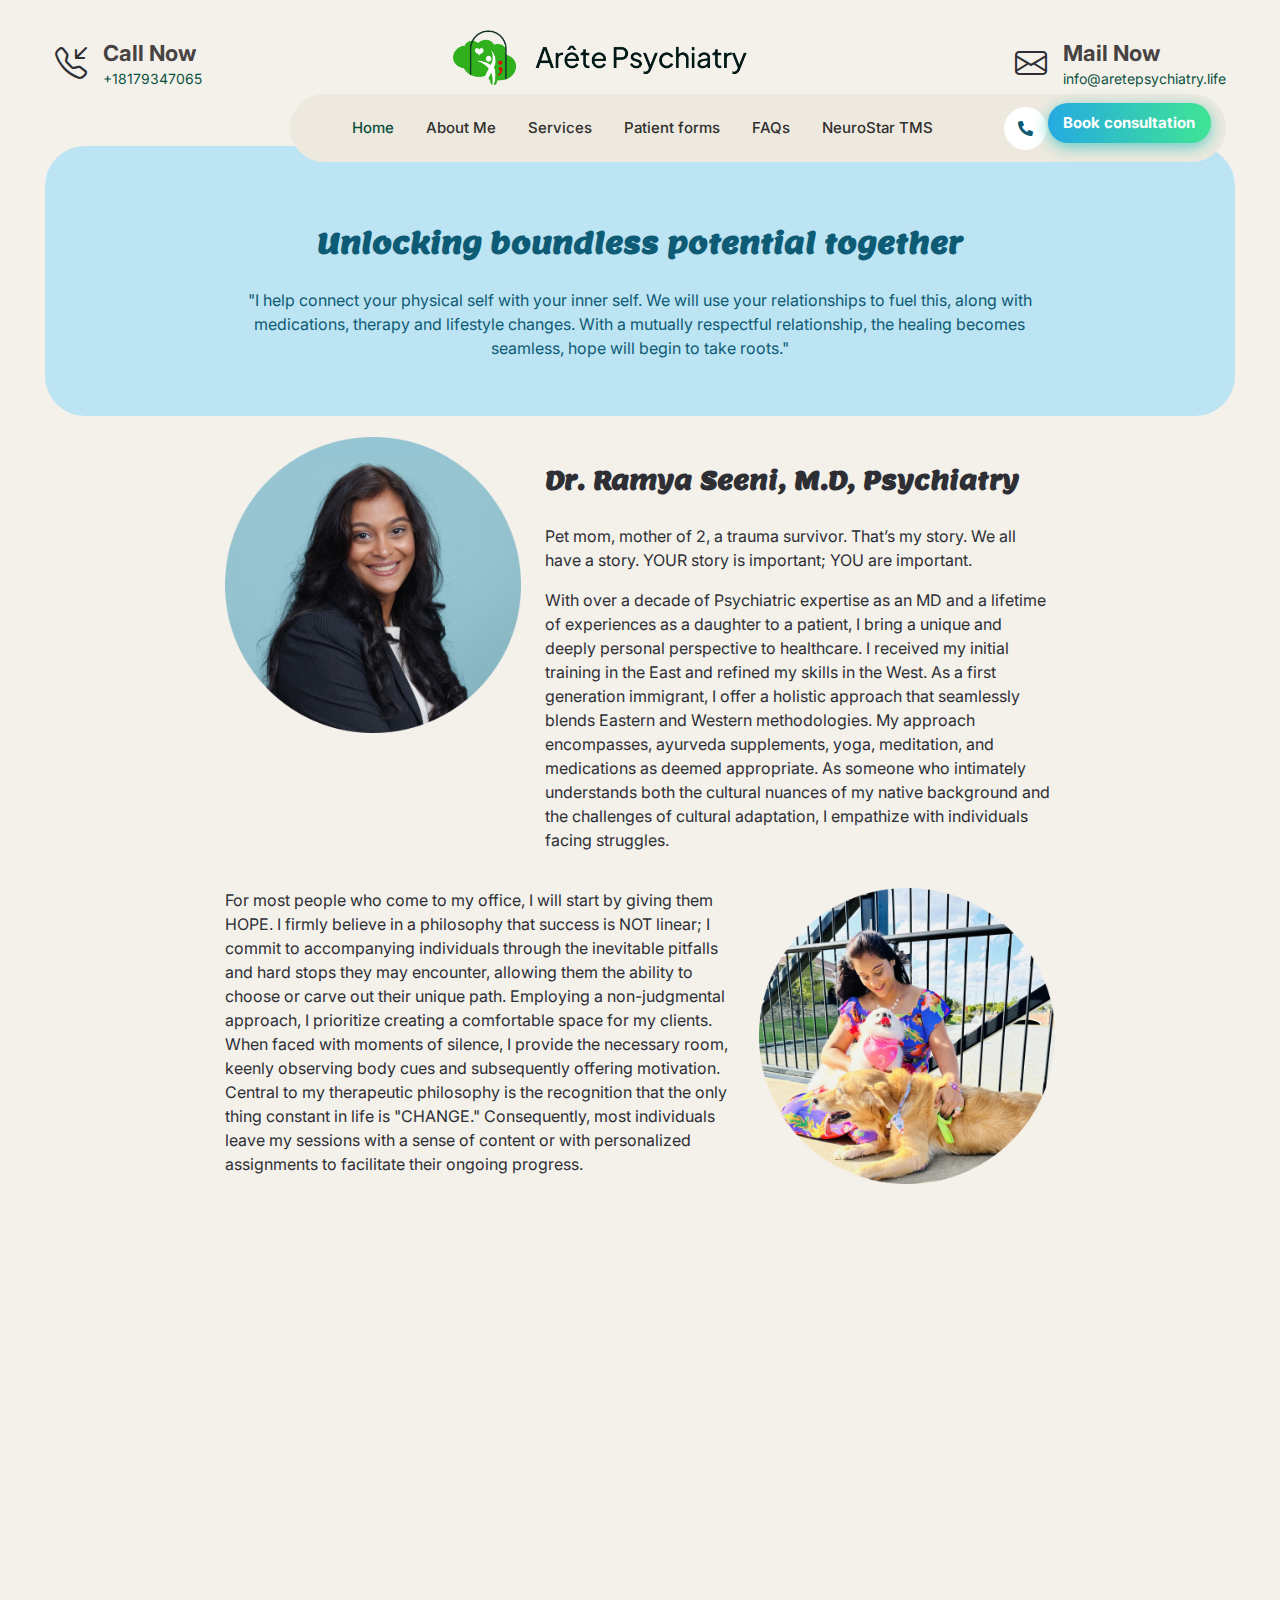
==== about.html @ 7310a907 "Update about.html" ====
<!DOCTYPE html>
<html lang="en">

<head>
    <meta charset="utf-8">
    <title>Arête Psychiatry</title>
    <link href="https://fonts.googleapis.com/css2?family=Inter:wght@400;700&display=swap" rel="stylesheet">
    <meta content="width=device-width, initial-scale=1.0" name="viewport">
    <meta content="" name="keywords">
    <meta content="" name="description">
    <meta name="description" content="At Arête, I believe that every person’s journey is unique. I offer psychiatric evaluations, De-addiction, Medication management, Psychotherapy, TMS, EMDR for adolescents, adults and family.">
       <link herf="https://aretepsychiatry.life/about.html/“ rel = "canonical” />
    <!-- Favicon -->
    <link href="img/favicon.ico" rel="icon">

    <!-- Google Web Fonts -->
    <link rel="preconnect" href="https://fonts.googleapis.com">
    <link rel="preconnect" href="https://fonts.gstatic.com" crossorigin>

    <!-- Icon Font Stylesheet -->
    <link href="https://cdnjs.cloudflare.com/ajax/libs/font-awesome/5.10.0/css/all.min.css" rel="stylesheet">
    <link rel="stylesheet" href="https://cdn.jsdelivr.net/npm/bootstrap-icons@1.10.4/font/bootstrap-icons.css">

    <!-- Libraries Stylesheet -->
    <link href="lib/animate/animate.min.css" rel="stylesheet">
    <link href="lib/owlcarousel/assets/owl.carousel.min.css" rel="stylesheet">

    <!-- Customized Bootstrap Stylesheet -->
    <link href="css/bootstrap.min.css" rel="stylesheet">

    <!-- Template Stylesheet -->
    <link href="css/style.css" rel="stylesheet">

    <link rel="preconnect" href="https://fonts.googleapis.com">
    <link rel="preconnect" href="https://fonts.gstatic.com" crossorigin>
    <link href="https://fonts.googleapis.com/css2?family=Lemon&family=Prosto+One&display=swap" rel="stylesheet">
<!-- Google tag (gtag.js) -->
<script async src="https://www.googletagmanager.com/gtag/js?id=G-SKR7056S4D"></script>
<script>
  window.dataLayer = window.dataLayer || [];
  function gtag(){dataLayer.push(arguments);}
  gtag('js', new Date());

  gtag('config', 'G-SKR7056S4D');
</script>

    <!-- Facebook Pixel Code -->
<script>
  !function(f,b,e,v,n,t,s)
  {if(f.fbq)return;n=f.fbq=function(){n.callMethod?
  n.callMethod.apply(n,arguments):n.queue.push(arguments)};
  if(!f._fbq)f._fbq=n;n.push=n;n.loaded=!0;n.version='2.0';
  n.queue=[];t=b.createElement(e);t.async=!0;
  t.src=v;s=b.getElementsByTagName(e)[0];
  s.parentNode.insertBefore(t,s)}(window, document,'script',
  'https://connect.facebook.net/en_US/fbevents.js');
  fbq('init', '{381406338148616}');
  fbq('track', 'PageView');
</script>
<noscript>
  <img height="1" width="1" style="display:none" 
       src="https://www.facebook.com/tr?id={your-pixel-id-goes-here}&ev=PageView&noscript=1"/>
</noscript>
<!-- End Facebook Pixel Code -->
</head>

<body>
    <!-- Spinner Start -->
    <div id="spinner"
        class="show bg-white position-fixed translate-middle w-100 vh-100 top-50 start-50 d-flex align-items-center justify-content-center">
        <div class="spinner-border text-primary" role="status" style="width: 3rem; height: 3rem;"></div>
    </div>
    <!-- Spinner End -->

    </div>
    <!-- Brand End -->
    
  <div class="container-fluid bg-primary pt-4 pb-4 d-none d-lg-flex">
    <div class="container pb-2">
        <div class="d-flex align-items-center justify-content-between">
            <div class="d-flex mt-3">
                <i class="bi bi-telephone-inbound fs-2"></i>
                <div class="ms-3">
                    <h6 class="text-dark mb-0">Call Now</h6>
                    <!-- Make phone number clickable -->
                    <a href="tel:+18179347065" class="btn-nkd">
                        <span>+18179347065</span>
                    </a>
                </div>
            </div>
            <a href="index.html" class="navbar-brand">
                <img src="img/logo-nav.png" alt="" width="100%" height="56px">
            </a>                
            <div class="d-flex mt-3">
                <i class="bi bi-envelope fs-2"></i>
                <div class="ms-3">
                    <h6 class="text-dark mb-0">Mail Now</h6>
                    <!-- Make email address clickable -->
                    <a href="mailto:info@aretepsychiatry.life" class="btn-nkd">
                        <span>info@aretepsychiatry.life</span>
                    </a>
                </div>
            </div>
        </div>
    </div>
</div>
    <!-- Navbar Start -->
    <div class="container-fluid sticky-top">
        <div class="container">
            <nav class="navbar navbar-expand-lg navbar-light bg-nav py-lg-0 px-lg-3" style="text-align: left;">
                <a href="index.html" class="navbar-brand"><img src="img/logo-nav.png" alt="" width="100%" height="56px" id="logo-image"></a>   
                <div type="button" class="navbar-toggler me-0" data-bs-toggle="collapse" data-bs-target="#navbarCollapse">
                    <span class="navbar-toggler-icon"></span>
                 </div>
                
                <div class="collapse navbar-collapse" id="navbarCollapse">
                    <div class="navbar-nav ms-auto">
                        <a href="index.html" class="nav-item nav-link active">Home</a>
                        <a href="about.html" class="nav-item nav-link">About Me</a>
                        <a href="service.html" class="nav-item nav-link">Services</a>
                        <a href="patient.html" class="nav-item nav-link">Patient forms</a>
                        <a href="faqs.html" class="nav-item nav-link">FAQs</a>
                        <a href="tms.html" class="nav-item nav-link">NeuroStar TMS</a>
                    </div>
                    <div class="ms-auto d-none d-lg-flex">
                        <a class="btn btn-sm-square btn-secondary ms-2" href="tel:817.934.7065"><i class="fas fa-phone-alt"></i></a>                    </div>
 <div class="buttons"><button class="btn-hover color-1"><a href="https://intakeq.com/new/4sfupn" target="_blank">Book consultation</a></button></div><div class="clear"></div>

</div>
            </nav>
        </div>
    </div>
    <!-- Navbar End -->

    <div class="btn-container" style="position: fixed; bottom: 10px; left: 50%; transform: translateX(-50%); z-index: 999; width: 93%; display: flex; justify-content: space-around;">
        <a href="tel:+18179347065" class="btn-floating-bottom"><strong>Call Now</strong></a>
        <a href="https://intakeq.com/new/4sfupn" class="btn-floating-bottom"><strong>Book consultation</strong></a>
  </div>

     <!-- Page Header Start -->
     <div class="container-fluid page-header2 py-2 mb-5 wow fadeIn" data-wow-delay="0.1s">
        <div class="container text-center py-4 mt-5">
            <div class="me-auto wow fadeInUp justify-content" style="justify-content: center;" data-wow-delay="0.1s">
                <h3 class="mb-4" style="font-family: lemon;">Unlocking boundless potential together</h3>
                <div style="display: flex; justify-content: center;"><p class="mb-4" style="width: 70%;">"I help connect your physical self with your inner self. We will use your relationships to fuel this, along with medications, therapy and lifestyle changes. With a mutually respectful relationship, the healing becomes seamless, hope will begin to take roots."</p></div>
            </div>
        </div>
    </div>
    <!-- Page Header End -->
    




    <div class="container-fluid">
                <!-- Row 1 -->
                <div class="row mb-5 justify-content-center wow fadeIn" data-wow-delay="0.3s">
                    <div class="col-md-3 mb-3 order-1">
                        <img class="img-fluid" src="img/about_me/1.png" alt="Ramya">
                    </div>
                    <div class="col-md-5 order-2">
                        <h3 class="mb-4" style="font-family: lemon; font-size:25px;">Dr. Ramya Seeni, M.D, Psychiatry</h3>
                        <p>Pet mom, mother of 2, a trauma survivor. That’s my story. We all have a story. YOUR story is important; YOU are important. </p>
                        <p>With over a decade of Psychiatric expertise as an MD and a lifetime of experiences as a daughter to a patient, I bring a unique and deeply personal perspective to healthcare. I received my initial training in the East and refined my skills in the West. As a first generation immigrant, I offer a holistic approach that seamlessly blends Eastern and Western methodologies. My approach encompasses, ayurveda supplements, yoga, meditation, and medications as deemed appropriate. As someone who intimately understands both the cultural nuances of my native background and the challenges of cultural adaptation, I empathize with individuals facing struggles.</p>                    </div>
                </div>
        
                <!-- Row 2 -->
                <div class="row mb-5 justify-content-center wow fadeIn" data-wow-delay="0.3s">
                    <div class="col-md-5 order-md-1 order-2">
                        <p>For most people who come to my office, I will start by giving them HOPE. I firmly believe in a philosophy that success is NOT linear; I commit to accompanying individuals through the inevitable pitfalls and hard stops they may encounter, allowing them the ability to choose or carve out their unique path. Employing a non-judgmental approach, I prioritize creating a comfortable space for my clients. When faced with moments of silence, I provide the necessary room, keenly observing body cues and subsequently offering motivation. Central to my therapeutic philosophy is the recognition that the only thing constant in life is "CHANGE." Consequently, most individuals leave my sessions with a sense of content or with personalized assignments to facilitate their ongoing progress.</p>
                    </div>
                    <div class="col-md-3 mb-3 order-md-2 order-1">
                        <img class="img-fluid" src="img/about_me/2.png" alt="Ramya">
                    </div>
                </div>

                <!-- Row 3 -->
                <div class="row mb-5 justify-content-center wow fadeIn" data-wow-delay="0.3s">
                    <div class="col-md-3 mb-3 mb-md-0">
                        <img class="img-fluid" src="img/about_me/3.png" alt="Ramya">
                    </div>
                    <div class="col-md-5 mb-5">
                        <p>I am well aware of the stigma some associate with mental health issues, often dismissing them with remarks like, "You have food, you have clothing, and you have shelter, it's a shame you are still depressed." Recognizing the spectrum of attitudes towards mental health medications, from aversion to reliance, I strive to find a harmonious balance. My goal is to provide comprehensive care that encompasses bio-psycho-social-nutritional aspects, ensuring your well-being on a profound level — MIND, BODY, and SOUL.</p>
                </div>

                <!-- Row 4 -->
                <div class="row mb-5 justify-content-center wow fadeIn" data-wow-delay="0.3s">
                    <div class="col-md-5 order-md-1 order-2">
                        <p>As an Assistant Professor, Department of Psychiatry, at a county hospital, I have gained valuable experience in treating adolescents. And my role at the female prison has positioned me uniquely, allowing me to address addiction issues and conduct forensic evaluations. This nuanced exposure has provided me with a profound understanding of the complexities of addiction and helped me grow in the field of addiction and showed me this is my niché.</p>
                    </div>
                    <div class="col-md-3 mb-3 order-md-2 order-1">
                        <img class="img-fluid" src="img/about_me/4.png" alt="Ramya">
                    </div>
                </div>

                <!-- Row 5 -->
                <div class="row mb-5 justify-content-center wow fadeIn" data-wow-delay="0.3s">
                    <div class="col-md-3 mb-3 mb-md-0">
                        <img class="img-fluid" src="img/about_me/5.png" alt="Ramya">
                    </div>
                    <div class="col-md-5">
                        <p>I help adults and adolescents struggling with anxiety, depression, bipolar disorder, trauma and addiction regain stability and control over their lives, establish HEALTHIER relationships, and UNLOCK THEIR BOUNDLESS POTENTIAL. As a first generation immigrant myself, I have a passion for working with immigrants who feel unheard and ashamed in their mental health journey. I also specialize in working with individuals who are struggling to navigate relationships due to the severity of their illness, be it schizophrenia or borderline personality disorder.”</p>                   
                    </div>
                </div>

                <!-- Row 6 -->
                <div class="row mb-5 justify-content-center wow fadeIn" data-wow-delay="0.3s">
                    <div class="col-md-5 order-md-1 order-2">
                        <p>When I am not working or volunteering, I am chewing my kids' ears off. I love to scribble, day dream and laze. I have learnt from experience - the happiest place on earth is WITHIN you". I love to watch waves hitting shore and the rocks and calmly receding away... I love to travel to places that elevate nature...</p>
                    </div>
                    <div class="col-md-3 order-md-2 order-1 mb-3">
                        <img class="img-fluid" src="img/about_me/6.png" alt="Ramya">
                    </div>
                </div>

 </div>


       

            <!-- Awards Start -->
            
            <div class="container-fluid">

                <div class="col-lg-7 col-md-12 col-sm-10 mx-auto wow fadeIn" data-wow-delay="0.3s">
                    <h3 class="mb-1">Awards</h3>
                </div>
                
                <div class="col-lg-8 col-md-12 col-sm-5 mx-auto wow fadeIn awards-images justify-content-left " data-wow-delay="0.5s" style="padding-left: 3rem !important;">

                    <div class="col-lg-2 col-md-3" data-wow-delay="0.1s" >
                        <div class="awards-images">
                            <img class="img-fluid w-100 mb-2" src="img/award/7.svg" alt="">
                        </div>
                    </div>
                    <div class="col-lg-2 col-md-3" data-wow-delay="0.1s">
                        <div class="awards-images">
                                <img class="img-fluid w-100 mb-2" src="img/award/6.svg" alt="">
                        </div>
                    </div>
                    <div class="col-lg-2 col-md-3" data-wow-delay="0.1s">
                        <div class="awards-images">
                            <img class="img-fluid w-100 mb-2" src="img/award/1.svg" alt="">
                        </div>
                    </div>
                    <div class="col-lg-2 col-md-3" data-wow-delay="0.1s">
                        <div class="awards-images">
                            <img class="img-fluid w-100 mb-2" src="img/award/2.svg" alt="">
                        </div>
                    </div>
                    <div class="col-lg-2 col-md-3" data-wow-delay="0.1s">
                        <div class="awards-images">
                            <img class="img-fluid w-100 mb-2" src="img/award/3.svg" alt="">
                        </div>
                    </div>
                    <div class="col-lg-2 col-md-3" data-wow-delay="0.1s">
                        <div class="awards-images">
                            <img class="img-fluid w-100 mb-2" src="img/award/4.svg" alt="">
                        </div>
                    </div>
                    <div class="col-lg-2 col-md-3" data-wow-delay="0.1s">
                        <div class="awards-images">
                            <img class="img-fluid w-100 mb-2" src="img/award/5.svg" alt="">
                        </div>
                    </div>
                </div>
            </div>
            <!-- Awards end -->





    
    <!-- Areas covered section Start -->
    <div class="container-fluid py-5">
        <div class="col-lg-8 col-md-12 col-sm-10 mx-auto wow fadeIn awards-images pt-4">
            <div class="row bg-sec p-4" style="border-radius: 24px; padding-top: -20px;">
                <div class="col-sm-6 wow fadeIn" data-wow-delay="0.5s">
                    <h3 class="mb-3">Education and Training</h3>
                    <p class="mb-3"><b>Mount Sinai Beth Israel Medical Center</b>,<br> New York. </p>
                    <p class="mb-3"><b>Louisiana State University Health Sciences Center</b>,<br> Shreveport, Louisiana. </p>
                    <p class="mb-3"><b>ECT fellowship (electroconvulsive therapy) Emory School of Medicine</b>,<br> Georgia. </p>
                    <p class="mb-3"><b>Gandhi Medical College</b>,<br> Hyderabad, India.</p>
                    
                </div>
                <div class="col-sm-6 wow fadeIn" data-wow-delay="0.5s">
                    <h3 class="mb-3">Titles held</h3>
                    <p class="mb-3"><b>Assistant Professor</b>, <br>Department of Psychiatry, 
                        JPS health systems, Fort Worth, Texas.</p>
                    
                    <p class="mb-3"><b>Staff Psychiatrist</b>,  <br>Federal Bureau of Prisons,
                        Department of Justice, USA. </p>
    
                </div>
            </div>
        </div>
    </div>
    
    <!-- Areas covered section end -->

 <!-- Footer Start -->
 <div class="container-fluid footer position-relative text-black-50 py-5 wow fadeIn" data-wow-delay="0.1s">
    <div class="container">
        <div class="row justify-content-center py-5">
            <div class="col-lg-10">
                <div class="row g-5">

                    <!-- Column 1: Links -->
                    <div class="col-md-4">
                        <h4 class="text-dark mb-3">Links</h4>
                        <ul class="list-unstyled">
                            <a href="https://www.nami.org/#" target="_blank"><li class="btn-nkd pb-1">National Alliance on Mental Illness</li></a>
                            <a href="https://www.dbsalliance.org/" target="_blank"><li class="btn-nkd pb-1">Depression and Bipolar Support Alliance</li></a>
                            <a href="https://www.nimh.nih.gov/index.shtml" target="_blank"><li class="btn-nkd pb-1">National Institute of Mental Health</li></a>
                            <a href="https://www.psychiatry.org/patients-families" target="_blank"><li class="btn-nkd pb-1">American Psychiatric Association</li></a>
                        </ul>
        
                        <p class="text-dark mb-1"><b>Crisis Resources</b></p>
                        <ul class="list-unstyled">
                            <a href="https://suicidepreventionlifeline.org/" target="_blank"><li class="btn-nkd pb-1">National Suicide Prevention Lifeline<br>(1-800-273-TALK)</li></a>
                            <a href="https://hhs.texas.gov/services/mental-health-substance-use/mental-health-crisis-services" target="_blank"><li class="btn-nkd pb-1">Texas HHS Mental Health Crisis Services</li></a>
                            <a href="http://www.mhmrtc.org/Services/Mental-Health-Services/Crisis-Relief" target="_blank"><li class="btn-nkd pb-1">MHMR Crisis Relief</li></a>
                        </ul>                    
                    </div>

                     <!-- Column 2: Office Hours -->
                     <div class="col-md-4">
                            <h4 class="text-dark mb-3">Office Hours</h4>
			
				 
                            <p>Mondays - 9AM - 3PM<br>
                                Tuesdays - 7AM - 9AM<br>
                                Wednesdays -  8AM - 6 PM<br>
                                Thursdays - 7AM - 9AM<br>
                                Fridays - 9AM - 3 PM <br></p>
                            Weekends and holidays
                                <ul class="list-unstyled">
                                    <a href="https://intakeq.com/new/4sfupn"><li class="btn-nkd">Request here</li></a>
                                </ul>                   
 <div class="buttons"><button class="btn-hover color-1"><a href="https://intakeq.com/new/4sfupn" target="_blank">Patient portal</a></button></div>                                
                            </div>



                     <!-- Column 3: Office Address -->
                     <div class="col-md-4">
                        <h4 class="text-dark mb-3">Office</h4>
                        <img class="img-fluid w-50 mb-2" src="img/logo-footer.svg" alt="">
        
                        <p><b>Address</b><br>
                        Arête Psychiatry<br>
                        305 Miron Drive,<br>
                        Southlake, TX-76092.
                        <ul class="list-unstyled">
                            <a href="https://maps.app.goo.gl/N9bVZNbTTidc713r9?g_st=iw" target="_blank"><li class="btn-nkd">Directions</li></a>
                        </ul>  </p>
                        <p><b>Contact information</b><br>
                           Phone number: 817.934.7065 <br>
                           Fax number: 817.612.3600
                        </p>
                        <div class="d-flex mt-2">
                            <a class="btn btn-lg-square btn-primary me-3" href="https://www.facebook.com/APMHC" target="_blank">
                                <i class="fab fa-facebook-f"></i>
                            </a>
                            <a class="btn btn-lg-square btn-primary me-2" href="https://www.instagram.com/aretepsychiatry/" target="_blank">
                                <i class="fab fa-instagram"></i>
                            </a>
                        </div>
                    </div>

                </div>
            </div>
        </div>
    </div>
</div>
<!-- Footer End -->



<!-- Copyright Start -->

<div class="container-fluid footer position-relative text-black-50 wow fadeIn mb-6" data-wow-delay="0.1s">
    <div class="container">
        <div class="row justify-content-center">
            <div class="col-lg-10">
                <div class="row">
            <div class="text-dark mb-5">
                <p class="mb-0 footer-link">Copyright © 2024 Arête Psychiatry. All rights reserved.</p>
                <a href="privacy_policy.html" class="footer-link mb-5">Privacy Policy and Medical Disclaimer</a>
            </div>
        </div>
    </div>
</div>
<div class="mb-5">
    </div>


<!-- Copyright End -->



<!-- Back to Top -->


    <!-- JavaScript Libraries -->
    <script src="https://ajax.googleapis.com/ajax/libs/jquery/3.6.1/jquery.min.js"></script>
    <script src="https://cdn.jsdelivr.net/npm/bootstrap@5.0.0/dist/js/bootstrap.bundle.min.js"></script>

    <script src="https://code.jquery.com/jquery-3.5.1.slim.min.js"></script>
    <script src="https://stackpath.bootstrapcdn.com/bootstrap/4.5.2/js/bootstrap.bundle.min.js"></script>

    <script src="lib/wow/wow.min.js"></script>
    <script src="lib/easing/easing.min.js"></script>
    <script src="lib/waypoints/waypoints.min.js"></script>
    <script src="lib/counterup/counterup.min.js"></script>
    <script src="lib/owlcarousel/owl.carousel.min.js"></script>

    <!-- Template Javascript -->
    <script src="js/main.js"></script>
    <script>
        $(document).ready(function () {
            $(document).click(function (event) {
                var clickover = $(event.target);
                var _opened = $(".navbar-collapse").hasClass("show");
                if (_opened === true && !clickover.closest('.navbar').length) {
                    $(".navbar-toggler").click();
                }
            });
        });
    </script>
</body>

</html>
---- css/style.css ----
/********** Template CSS **********/
.back-to-top {
  position: fixed;
  display: none;
  right: 30px;
  bottom: 30px;
  z-index: 99;
  opacity: 0% !important;
}

.body-modal-open {
  overflow: hidden;
  position: fixed;
  width: 100%;
}

.fw-medium {
  font-weight: 500;
}

.blue-container {
  background-color: #c8e6f1;
}

/*** Spinner ***/
#spinner {
  opacity: 0;
  visibility: hidden;
  transition: opacity 0.5s ease-out, visibility 0s linear 0.5s;
  z-index: 99999;
}

#spinner.show {
  transition: opacity 0.5s ease-out, visibility 0s linear 0s;
  visibility: visible;
  opacity: 1;
}

/*** Button ***/
.btn {
  transition: 0.5s;
  font-weight: 500;
}

.btn.btn-primary {
  font-size: 15px;
  padding: 1.35em !important;
}

.btn.btn-primary:hover {
  background-color: #30b01d; /* Changes the background color on hover */
  border-color: #30b01d;
}

.btn-primary,
.btn-outline-primary:hover {
  color: var(--bs-light);
}

.btn.btn-secondary {
  font-size: 15px;
  padding: 1.35em !important;
  background-color: #ffffff;
}

.btn-secondary:hover,
.btn-outline-secondary:hover {
  background-color: #30b01d !important;
}

.btn-square {
  width: 38px;
  height: 38px;
}

.btn-sm-square {
  width: 32px;
  height: 32px;
}

.btn-lg-square {
  width: 32px;
  height: 32px;
}

.btn-square,
.btn-sm-square,
.btn-lg-square {
  padding: 0;
  display: flex;
  align-items: center;
  justify-content: center;
  border-radius: 50px;
  font-weight: normal;
}

.icon-box-primary,
.icon-box-light {
  position: relative;
  padding: 0 0 10px 10px;
  z-index: 1;
}

.icon-box-primary i,
.icon-box-light i {
  font-size: 60px;
  line-height: 0;
}

.icon-box-primary::before,
.icon-box-light::before {
  position: absolute;
  content: "";
  width: 35px;
  height: 35px;
  left: 0;
  bottom: 0;
  border-radius: 35px;
  transition: 0.5s;
  z-index: -1;
}

.icon-box-primary::before {
  background: var(--bs-primary);
}

.icon-box-light::before {
  background: var(--bs-light);
}

.btn-nkd {
  background: none;
  font-family: inter;
  font-size: 14px;
  border: none;
  padding: 0;
  cursor: pointer;
  outline: inherit;
  color: #0c513f;
  transition: all 0.3s ease; /* Smooth transition for hover effects */
}

.btn-nkd:hover {
  color: #0c513f; /* Change text color on hover */
  cursor: pointer; /* Change cursor to indicate clickable */
  text-decoration: underline; /* Add underline to indicate it's a link */
  transform: scale(1.02); /* Slightly scale up on hover */
}

.carousel-item-bg {
  background: url("img/carousel-4.jpg") no-repeat center center;
  background-size: cover; /* This ensures the image covers the entire div */
}

/* Adjustments for mobile screens */
@media (max-width: 768px) {
  .carousel-item-bg {
    background-position: center; /* Adjust this value to focus on a specific part of the image */
    background-size: 150%; /* Adjust the background size as needed */
  }
  .mobile-top-padding {
    padding-top: 20px; /* Top padding for mobile screens */
  }
}

.nkd-icon {
  /* Style your icon here. For example: */
  font-size: 14px;
  color: #0c513f;
}
/*modal*/
.custom-modal-dialog {
  max-width: 90%; /* Responsive width */
}

.custom-modal-content {
  border-radius: 15px; /* Rounded corners */
}

.custom-modal-button {
  border-radius: 100px; /* Rounded corners for the button */
}

/* footer links*/
.footer-link {
  color: rgba(72, 67, 67, 0.75) !important;
  font-family: Inter;
  font-size: 13px;
  font-style: normal;
  font-weight: 400;
  line-height: normal;
}

.footer-link.hover {
  color: #0c513f !important;
  text-decoration: underline;
}

#logo-image {
  display: none; /* Hide by default */
}

@media (max-width: 992px) {
  #logo-image {
    display: block; /* Show only on screens smaller than 992px */
  }
}

/*** Navbar ***/
.sticky-top {
  top: -100px;
  transition: 0.5s;
}
.navbar .navbar-nav .nav-link {
  margin-right: 32px;
  padding: 20px 0;
  color: var(--bs-dark);
  font-size: 15px;
  font-weight: 500;
  outline: none;
}

.navbar .navbar-nav c .navbar .navbar-nav .nav-link.active {
  color: #0c513f;
  font-weight: 500 !important;
}

.nav-link.active {
  color: #0c513f !important; /* Or any green shade you prefer */
}

@media (max-width: 408px) {
  .navbar-nav .nav-link {
    font-size: 12px; /* Smaller font size */
    padding: 5px 10px; /* Reduced padding */
  }

  .navbar-brand img {
    max-width: 200px; /* Smaller logo width */
    height: auto; /* Maintain aspect ratio */
  }

  .navbar-toggler {
    padding: 5px; /* Smaller toggler padding */
  }

  /* Other styles as needed */
}

@media (min-width: 409px) and (max-width: 767px) {
  .navbar-nav .nav-link {
    font-size: 12px; /* Smaller font size */
    padding: 5px 10px; /* Reduced padding */
  }

  .navbar-brand img {
    max-width: 220px; /* Smaller logo width */
    height: auto; /* Maintain aspect ratio */
  }

  .navbar-toggler {
    padding: 5px; /* Smaller toggler padding */
  }

  /* Other styles as needed */
}

@media (min-width: 991px) {
  .navbar-nav .nav-link {
    font-size: 12px; /* Smaller font size */
    padding: 5px 10px; /* Reduced padding */
  }
  .navbar-toggler {
    padding: 5px; /* Smaller toggler padding */
  }

  /* Other styles as needed */
}

.navbar .dropdown-toggle::after {
  border: none;
  content: "\f107";
  font-family: "Font Awesome 5 Free";
  font-weight: 900;
  vertical-align: middle;
  margin-left: 8px;
}

@media (max-width: 991.98px) {
  .navbar .navbar-nav .nav-link {
    margin-right: 0;
    padding: 24px;
  }

  .navbar .navbar-nav {
    margin-top: 15px;
  }
}

@media (min-width: 992px) {
  .sticky-top {
    margin-top: -44px;
  }

  .navbar {
    height: 68px;
  }

  @media (min-width: 1024px) and (max-width: 1285px) {
    .navbar {
      width: 100%; /* Adjust this value as needed */
      margin: 0 auto; /* This centers the navbar if it's not full width */
    }
    /* Additional styles if needed */
  }

  .navbar .nav-item .dropdown-menu {
    display: block;
    border: none;
    margin-top: 0;
    top: 150%;
    opacity: 0;
    visibility: hidden;
    transition: 0.5s;
  }

  .navbar .nav-item:hover .dropdown-menu {
    top: 100%;
    visibility: visible;
    transition: 0.5s;
    opacity: 1;
  }
}

/*** Header ***/
@media (min-width: 992px) {
  .header-carousel,
  .page-header {
    margin-top: -50px;
  }
}

/***custm testimonials ***/
.testimonial-section {
  position: relative;
  padding: 50px;
  text-align: center;
  border-radius: 40px;
  height: 520px; /* Set a fixed height */
}

.testimonial-header {
  color: #0c513f !important;
}

#testimonialCarousel {
  position: relative;
  height: 100%; /* Ensure this takes the full height of the parent */
}

@media screen and (max-width: 768px) {
  /* Adjust the max-width as per your mobile breakpoint */
  .testimonial-section {
    position: relative;
    width: 100%;
    padding: 0;
    margin: 0;
    padding-bottom: 40px;
    padding-top: 40px;
    height: 660px; /* Set a fixed height */
  }
  .testimonialCarousel {
    width: 100%;
  }
  .testimonial-control-prev, .testimonial-control-next {
  position: absolute;
  top: 10%;
  z-index: 1000; /* Ensure they are above other content */
  }

}

.testimonial-card {
  padding: 20px;
  margin: 0 auto; /* Centering the card */
  max-width: 800px; /* Adjust max-width as needed */
  min-width: 300px;
  
}

.testimonial-text {
  font-size: 1rem !important;
  color: #555;
}

.testimonial-author {
  display: flex;
  justify-content: center;
  align-items: center;
  flex-direction: column;
  margin-top: 20px;
}

.author-details {
  text-align: center;
}

.author-name {
  margin: 0;
  color: #333;
}

.author-title {
  margin: 0;
  font-size: 0.85em;
  color: #666;
}

.testimonial-control-prev-icon,
.testimonial-control-next-icon,
.testimonial-control-prev span,
.testimonial-control-next span {
  background-image: none; /* Remove default arrows */
  color: #0c513f; /* Apply your color */
  font-size: 20px; /* Adjust size as needed */
}
#testimonialCarousel {
  position: relative;
}

/* Basic styling and positioning for arrows */
.testimonial-control-prev, .testimonial-control-next {
  position: absolute;
  top: 20%;
  transform: translateY(-50%);
  z-index: 1000; /* Ensure they are above other content */
}

.testimonial-control-prev {
  left: 10px;
}

.testimonial-control-next {
  right: 10px;
}

#testimonialCarousel .carousel-inner {
  overflow: hidden; /* This prevents large testimonials from pushing the arrows */
}

/* Optional: Adjust arrow size, color, etc. */
.testimonial-control-prev span, .testimonial-control-next span {
  font-size: 24px; /* Adjust arrow size */
  color: #333; /* Adjust arrow color */
}




/* Custom CSS for Carousel Arrows on Small Screens */
@media (max-width: 767px) {
  .testimonial-control-prev,
  .testimonial-control-next {
    position: absolute;
    top: 50%; /* Align vertically */
    transform: translateY(-50%);
  }

  .testimonial-control-prev {
    left: -30px; /* Align to the left edge */
  }

  .testimonial-control-next {
    right: -30px; /* Align to the right edge */
  }

  .testimonial-text {
    font-size: 14px !important;
    color: #555;
  }
  .testimonial-card {
    padding: 20px;
    margin: 0 auto; /* Centering the card */
    min-width: 200px;
  }
}

/*** end ***/

.carousel-caption {
  top: 0;
  left: 0;
  right: 0;
  bottom: 0;
  display: flex;
  align-items: center;
  background: rgba(3, 27, 78, 0.3);
  z-index: 1;
}

.carousel-control-prev,
.carousel-control-next {
  width: 15%;
}

.carousel-control-prev-icon,
.carousel-control-next-icon {
  width: 1.5rem;
  height: 1.5rem;
  border-radius: 3.5rem;
}

@media (max-width: 767.98px) {
  #header-carousel .carousel-item {
    position: relative;
    min-height: 400px;
  }

  #header-carousel .carousel-item img {
    position: absolute;
    width: 100%;

  }
}
.clear{clear:both;}

/* Additional styling to ensure responsiveness and centering of the play button */

.video-play-button {
  position: absolute;
  top: 50%;
  left: 50%;
  transform: translate(-50%, -50%);
  z-index: 10;
  cursor: pointer;
  display: block;
  width: 64px; /* Adjust if necessary */
  height: 64px; /* Adjust if necessary */
}

/* Ensures the video container maintains aspect ratio and centers the video */
.carousel-item video {
  width: 100%;
  height: auto;
  position: relative;
}

/* Ensures that the video container itself is positioned relatively so that the absolute positioning of the play button is relative to it */
.carousel-item {
  position: relative;
  overflow: hidden;
}

@media (max-width: 576px) {
  /* Additional styles for smaller screens */
  .video-play-button {
      width: 48px; /* Smaller play button on smaller screens */
      height: 48px;
      position: absolute;
      top: 10%;
      left: 50%;
      z-index: 10;
      cursor: pointer;
      display: block;
  }
  .carousel-item video {
    width: 100%;
    height: 450px;
    position: relative;
  }

}





.page-header {
  /*background: linear-gradient(rgba(3, 27, 78, 0.3), rgba(3, 27, 78, 0.3)),
    url(../img/testimonial.jpg) center center no-repeat;
    background-size: cover; */
  display: flex;
  align-items: center;
  justify-content: center;
  position: relative;
  z-index: 10;
  border-radius: 20px;
}

.page-header .breadcrumb-item + .breadcrumb-item::before {
  color: var(--bs-white);
}

.page-header .breadcrumb-item,
.page-header .breadcrumb-item a {
  font-size: 18px;
  color: var(--bs-white);
}

.page-header2 {
  display: flex;
  align-items: center;
  justify-content: center;
  color: #0e5b75;
  background-color: #bce4f3;
  border-radius: 40px;
  width: 93%;
  margin: 0 auto;
  position: relative;
}
.page-header3 {
  display: flex;
  align-items: center;
  justify-content: center;
  color: #0e5b75;
  background-color: #dde9ee;
  border-radius:25px;
  width:94%;
  margin:10px auto;
  position: relative;
}

@media (max-width: 768px) {
  .page-header2 {
    margin-top:85px !important;
  }
}

/*** Features ***/
.feature {
  background: linear-gradient(rgba(3, 27, 78, 0.3), rgba(3, 27, 78, 0.3)),
    url(../img/feature.jpg) left center no-repeat;
  background-size: cover;
}

.feature-row {
  box-shadow: 0 0 45px rgba(0, 0, 0, 0.08);
}

.feature-item {
  border-color: rgba(0, 0, 0, 0.03) !important;
}

.experience .progress {
  height: 5px;
}

.experience .progress .progress-bar {
  width: 0px;
  transition: 3s;
}

.experience .nav-pills .nav-link {
  color: var(--dark);
}

.experience .nav-pills .nav-link.active {
  color: #ffffff;
}

.experience .tab-content hr {
  width: 30px;
}

/*** About ***/
.about-fact {
  width: 220px;
  height: 220px;
  box-shadow: 0 0 30px rgba(0, 0, 0, 0.1);
}

@media (min-width: 576px) {
  .about-fact.mt-n130 {
    margin-top: -130px;
  }
  
}

.btn-play {
  position: relative;
  display: block;
  box-sizing: content-box;
  width: 36px;
  height: 46px;
  border-radius: 100%;
  border: none;
  outline: none !important;
  padding: 18px 20px 20px 28px;
  background: var(--bs-primary);
}

.btn-play:before {
  content: "";
  position: absolute;
  z-index: 0;
  left: 50%;
  top: 50%;
  transform: translateX(-50%) translateY(-50%);
  display: block;
  width: 90px;
  height: 90px;
  background: var(--bs-primary);
  border-radius: 100%;
  animation: pulse-border 1500ms ease-out infinite;
}

.btn-play:after {
  content: "";
  position: absolute;
  z-index: 1;
  left: 50%;
  top: 50%;
  transform: translateX(-50%) translateY(-50%);
  display: block;
  width: 90px;
  height: 90px;
  background: var(--bs-primary);
  border-radius: 100%;
  transition: all 200ms;
}

.btn-play span {
  display: block;
  position: relative;
  z-index: 3;
  width: 0;
  height: 0;
  left: 3px;
  border-left: 30px solid #ffffff;
  border-top: 18px solid transparent;
  border-bottom: 18px solid transparent;
}

@keyframes pulse-border {
  0% {
    transform: translateX(-50%) translateY(-50%) translateZ(0) scale(1);
    opacity: 1;
  }

  100% {
    transform: translateX(-50%) translateY(-50%) translateZ(0) scale(2);
    opacity: 0;
  }
}
body {
  font-family: "Inter", sans-serif;
}


.modal-video .modal-dialog {
  position: relative;
  max-width: 800px;
  margin: 60px auto 0 auto;
}

.modal-video .modal-body {
  position: relative;
  padding: 0px;
}

.modal-video .close {
  position: absolute;
  width: 30px;
  height: 30px;
  right: 0px;
  top: -30px;
  z-index: 999;
  font-size: 30px;
  font-weight: normal;
  color: #ffffff;
  background: #000000;
  opacity: 1;
}

/*** Awards ***/
.awards-images {
  display: flex;
  align-items: flex-end;
  align-content: flex-end;
  flex-shrink: 0;
  flex-wrap: wrap;
  padding: 1rem;
}

/*** Service ***/
.container-service {
  position: relative;
}

.container-service::before {
  position: absolute;
  content: "";
  width: 100%;
  height: 100%;
  left: 0px;
  top: 0px;
  clip-path: polygon(0 0, 100% 0, 100% 30%, 0 70%);
  z-index: -1;
}

.service-item {
  position: relative;
  height: 100%;
  padding: 5px 5px;
  border-radius: 20px;
  background: var(--bs-white);
  box-shadow: 0 0 45px rgba(0, 0, 0, 0.05);
  color: #000 !important;
}

.service-item::before {
  position: absolute;
  content: "";
  width: 100%;
  height: 0;
  left: 0;
  bottom: 0;
  transition: 0.5s;
}

.service-item:hover::before {
  height: 100%;
  top: 0;
}

.service-item * {
  position: relative;
  transition: 0.5s;
  z-index: 1;
}

.service-text {
  color: var(--bs-gray-dark) !important;
  font-size: 15px;
  font-style: normal;
  font-weight: 500;
  line-height: 131%; /* 20.96px */
  letter-spacing: -0.16px;
}

.pform-title {
  color: #2e2f35 !important;
  font-size: 16px;
  font-style: normal;
  font-weight: 600;
  line-height: 151%; /* 20.96px */
  letter-spacing: -0.16px;
}

.bod-sm {
  color: #2e2f35 !important;
  font-family: Inter;
  font-size: 14px !important;
  font-style: normal;
  font-weight: 400;
  line-height: 140%; /* 19.6px */
}

.service-item:hover h5,
.service-item:hover p {
}

.service-item:hover .icon-box-primary::before {
  background: var(--bs-dark);
}

.service-item:hover .icon-box-primary i {
  color: var(--bs-white) !important;
}

/*** Team ***/
.container-team {
  position: relative;
}

.container-team::before {
  position: absolute;
  content: "";
  background: var(--bs-light);
  width: 100%;
  height: 100%;
  left: 0px;
  top: 0px;
  clip-path: polygon(0 70%, 100% 30%, 100% 100%, 0% 100%);
  z-index: -1;
}

.team-item {
  background: var(--bs-white);
  box-shadow: 0 0 45px rgba(0, 0, 0, 0.05);
}

.team-item .team-social {
  position: absolute;
  width: 0;
  height: 100%;
  top: 0;
  right: 0;
  transition: 0.5s;
  background: var(--bs-primary);
  display: flex;
  align-items: center;
  justify-content: center;
}

.team-item:hover .team-social {
  width: 100%;
  left: 0;
}

.team-item .team-social .btn {
  opacity: 0;
  transition: 0.5s;
}

.team-item:hover .team-social .btn {
  opacity: 1;
}

/*** Contact ***/
@media (min-width: 992px) {
  .contact-info::after {
    position: absolute;
    content: "";
    width: 0px;
    height: 100%;
    top: 0;
    left: 50%;
    border-left: 1px dashed rgba(255, 255, 255, 0.2);
  }
}

@media (max-width: 991.98px) {
  .contact-info::after {
    position: absolute;
    content: "";
    width: 100%;
    height: 0px;
    top: 50%;
    left: 0;
    border-top: 1px dashed rgba(255, 255, 255, 0.2);
  }
}

/*** Footer ***/
.footer {
  /*background: linear-gradient(rgba(3, 27, 78, 0.3), rgba(3, 27, 78, 0.3)),
    url(../img/footer.png) center center no-repeat;*/
  background-size: contain;
}

@media (min-width: 992px) {
  .footer::after {
    position: absolute;
    content: "";
    width: 0px;
    height: 100%;
    top: 0;
    left: 50%;
    border-left: 1px dashed rgba(255, 255, 255, 0.2);
  }
}

.footer .btn.btn-link {
  display: block;
  margin-bottom: 5px;
  padding: 0;
  text-align: left;
  color: rgba(255, 255, 255, 0.5);
  font-weight: normal;
  text-transform: capitalize;
  transition: 0.3s;
}

.footer .btn.btn-link::before {
  position: relative;
  content: "\f105";
  font-family: "Font Awesome 5 Free";
  font-weight: 900;
  color: rgba(255, 255, 255, 0.5);
  margin-right: 10px;
}

.footer .btn.btn-link:hover {
  color: var(--bs-primary);
  letter-spacing: 1px;
  box-shadow: none;
}

.copyright {
  border-top: 1px dashed rgba(255, 255, 255, 0.2);
}

.copyright a {
  color: var(--bs-white);
}

.copyright a:hover {
  color: var(--bs-primary);
}

h6{font-family:Arial, Helvetica, sans-serif;
font-size:22px;
color:#0ba98d;
font-weight:bold;
margin:0px;
}
.buttons {
margin:0px;
float:left;
text-align: center;
color:#fff;
}
.buttons a{
color:#fff;
}
.buttons a:hover{
color:#000;
}

.btn-hover {
    width:100%;
    font-size: 15px;
    font-weight:bold;
	padding:0 10px;
    color: #fc3;
    cursor: pointer;
    margin:0px 10px 10px 1px;
    height:40px;
    text-align:center;
    border: none;
    background-size: 300% 100%;
    border-radius:40px;
    moz-transition: all .4s ease-in-out;
    -o-transition: all .4s ease-in-out;
    -webkit-transition: all .4s ease-in-out;
    transition: all .4s ease-in-out;
}

.btn-hover:hover {
    background-position: 100% 0;
    moz-transition: all .4s ease-in-out;
    -o-transition: all .4s ease-in-out;
    -webkit-transition: all .4s ease-in-out;
    transition: all .4s ease-in-out;
}

.btn-hover:focus {
    outline: none;
}

.btn-hover.color-1 {
    background-image: linear-gradient(to right, #25aae1, #40e495, #30dd8a, #2bb673);
    box-shadow: 0 4px 15px 0 rgba(49, 196, 190, 0.75);
}
.btn-hover.color-9 {
    background-image: linear-gradient(to right, #25aae1, #4481eb, #04befe, #3f86ed);
    box-shadow: 0 4px 15px 0 rgba(65, 132, 234, 0.75);
}

.thum{background:#fff;
padding:4px; border:10px solid #88dad9;}
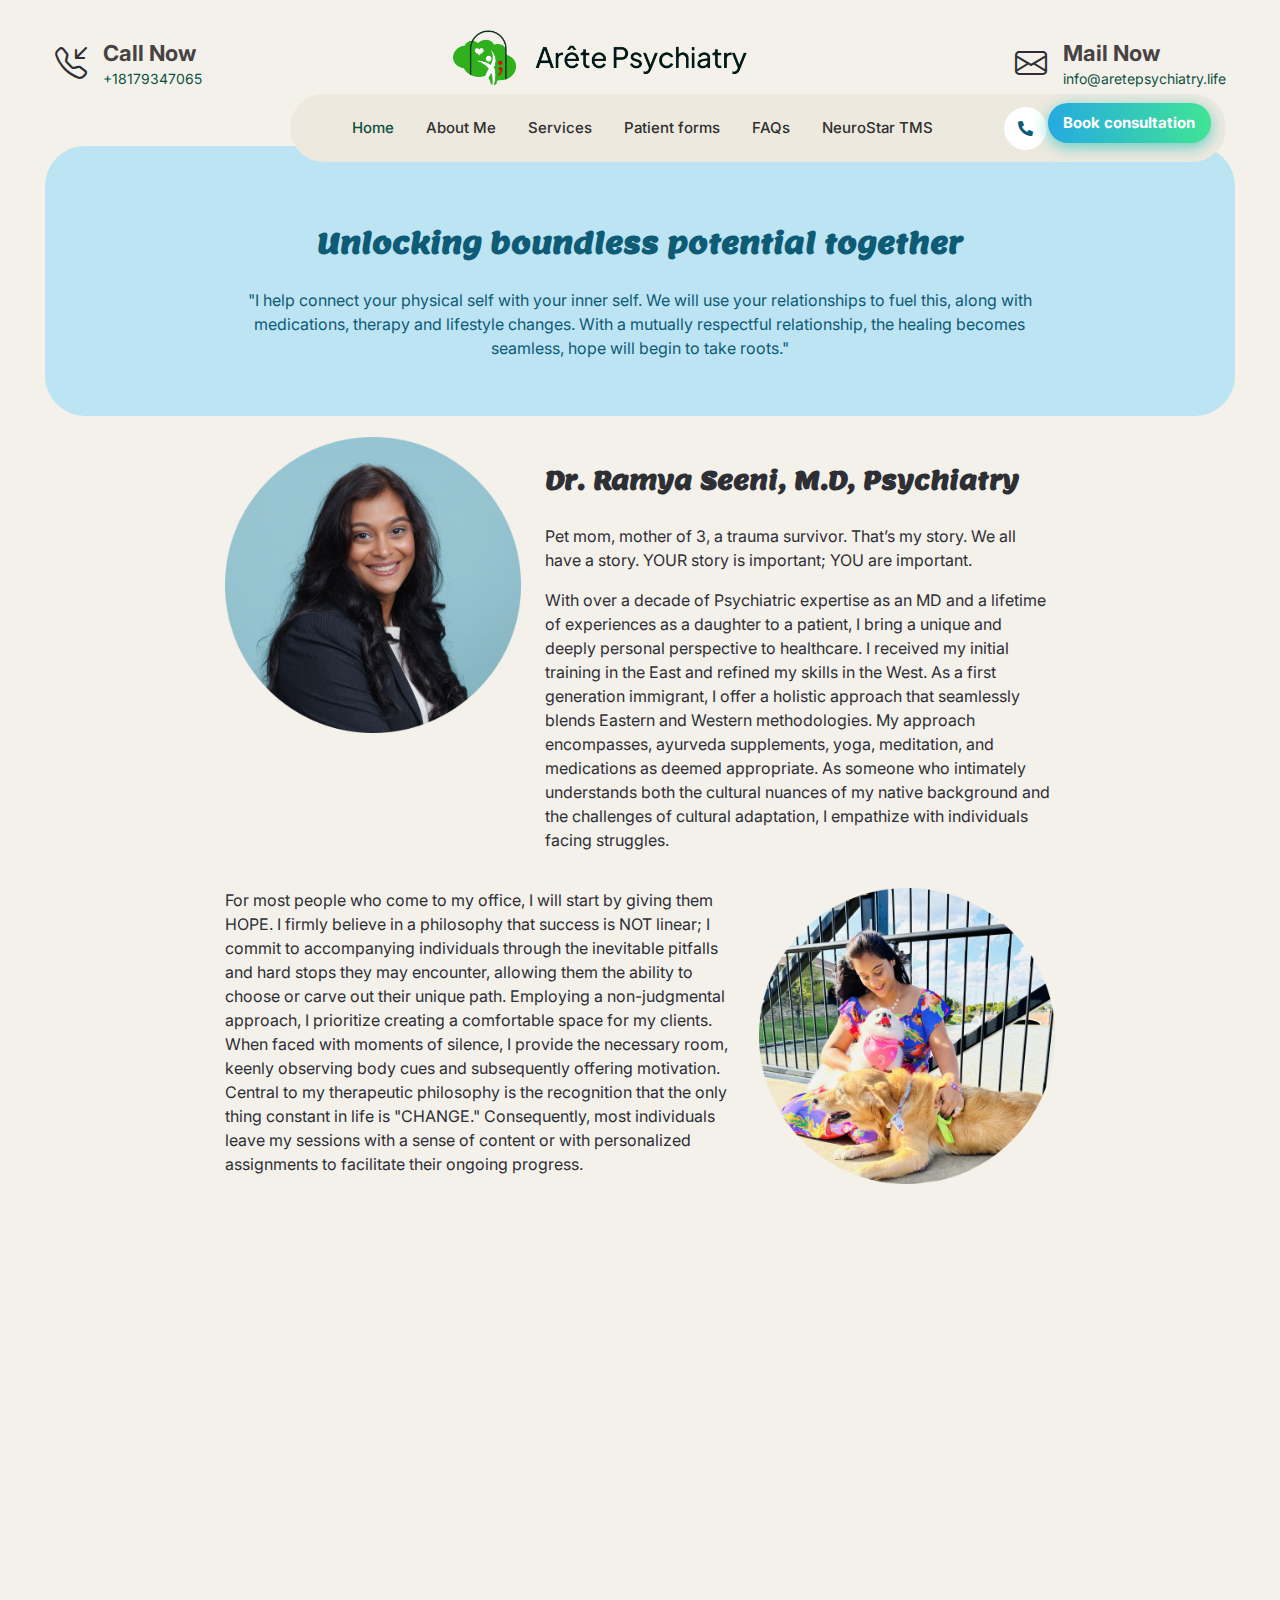
==== commit c9d62289: "Update about.html" ====
--- a/about.html
+++ b/about.html
@@ -3,12 +3,13 @@
 
 <head>
     <meta charset="utf-8">
-    <title>Arête Psychiatry</title>
+    <title>Dr. Ramya Seeni Psychiatric Care for Adults and Adolescents in Southlake, TX</title>
     <link href="https://fonts.googleapis.com/css2?family=Inter:wght@400;700&display=swap" rel="stylesheet">
     <meta content="width=device-width, initial-scale=1.0" name="viewport">
     <meta content="" name="keywords">
     <meta content="" name="description">
-    <meta name="description" content="At Arête, I believe that every person’s journey is unique. I offer psychiatric evaluations, De-addiction, Medication management, Psychotherapy, TMS, EMDR for adolescents, adults and family.">
+    <meta name="description" content="Specialized psychiatric care for children and teenagers in Southlake, TX by Dr. Ramya Seeni. Get the support and treatment your child needs for mental well-being.">
+	  <meta name="keywords" content="children's psychiatrist,lifestance therapists & psychiatrists southlake, child psychiatrist southlake, child psychiatrist near tyler texas">
        <link herf="https://aretepsychiatry.life/about.html/“ rel = "canonical” />
     <!-- Favicon -->
     <link href="img/favicon.ico" rel="icon">
@@ -160,7 +161,7 @@
                     </div>
                     <div class="col-md-5 order-2">
                         <h3 class="mb-4" style="font-family: lemon; font-size:25px;">Dr. Ramya Seeni, M.D, Psychiatry</h3>
-                        <p>Pet mom, mother of 2, a trauma survivor. That’s my story. We all have a story. YOUR story is important; YOU are important. </p>
+                        <p>Pet mom, mother of 3, a trauma survivor. That’s my story. We all have a story. YOUR story is important; YOU are important. </p>
                         <p>With over a decade of Psychiatric expertise as an MD and a lifetime of experiences as a daughter to a patient, I bring a unique and deeply personal perspective to healthcare. I received my initial training in the East and refined my skills in the West. As a first generation immigrant, I offer a holistic approach that seamlessly blends Eastern and Western methodologies. My approach encompasses, ayurveda supplements, yoga, meditation, and medications as deemed appropriate. As someone who intimately understands both the cultural nuances of my native background and the challenges of cultural adaptation, I empathize with individuals facing struggles.</p>                    </div>
                 </div>
         
@@ -199,7 +200,7 @@
                         <img class="img-fluid" src="img/about_me/5.png" alt="Ramya">
                     </div>
                     <div class="col-md-5">
-                        <p>I help adults and adolescents struggling with anxiety, depression, bipolar disorder, trauma and addiction regain stability and control over their lives, establish HEALTHIER relationships, and UNLOCK THEIR BOUNDLESS POTENTIAL. As a first generation immigrant myself, I have a passion for working with immigrants who feel unheard and ashamed in their mental health journey. I also specialize in working with individuals who are struggling to navigate relationships due to the severity of their illness, be it schizophrenia or borderline personality disorder.”</p>                   
+                        <p>As a psychiatrist, I help adults and adolescents struggling with anxiety, depression, bipolar disorder, trauma and addiction regain stability and control over their lives, establish HEALTHIER relationships, and UNLOCK THEIR BOUNDLESS POTENTIAL. As a first generation immigrant myself, I have a passion for working with immigrants who feel unheard and ashamed in their mental health journey. I also specialize in working with individuals who are struggling to navigate relationships due to the severity of their illness, be it schizophrenia or borderline personality disorder.”</p>                   
                     </div>
                 </div>
 
@@ -329,11 +330,11 @@
                             <h4 class="text-dark mb-3">Office Hours</h4>
 			
 				 
-                            <p>Mondays - 9AM - 3PM<br>
-                                Tuesdays - 7AM - 9AM<br>
-                                Wednesdays -  8AM - 6 PM<br>
-                                Thursdays - 7AM - 9AM<br>
-                                Fridays - 9AM - 3 PM <br></p>
+                            <p>Mondays - 5:30 PM -7:30 PM <br>
+                                Tuesdays - 5:30 PM -7:30 PM <br>
+                                Wednesdays -  5:30 PM -7:30 PM<br>
+                                Thursdays - 5:30 PM -7:30 PM<br>
+                                Fridays - 5:30 PM -7:30 PM <br></p>
                             Weekends and holidays
                                 <ul class="list-unstyled">
                                     <a href="https://intakeq.com/new/4sfupn"><li class="btn-nkd">Request here</li></a>
